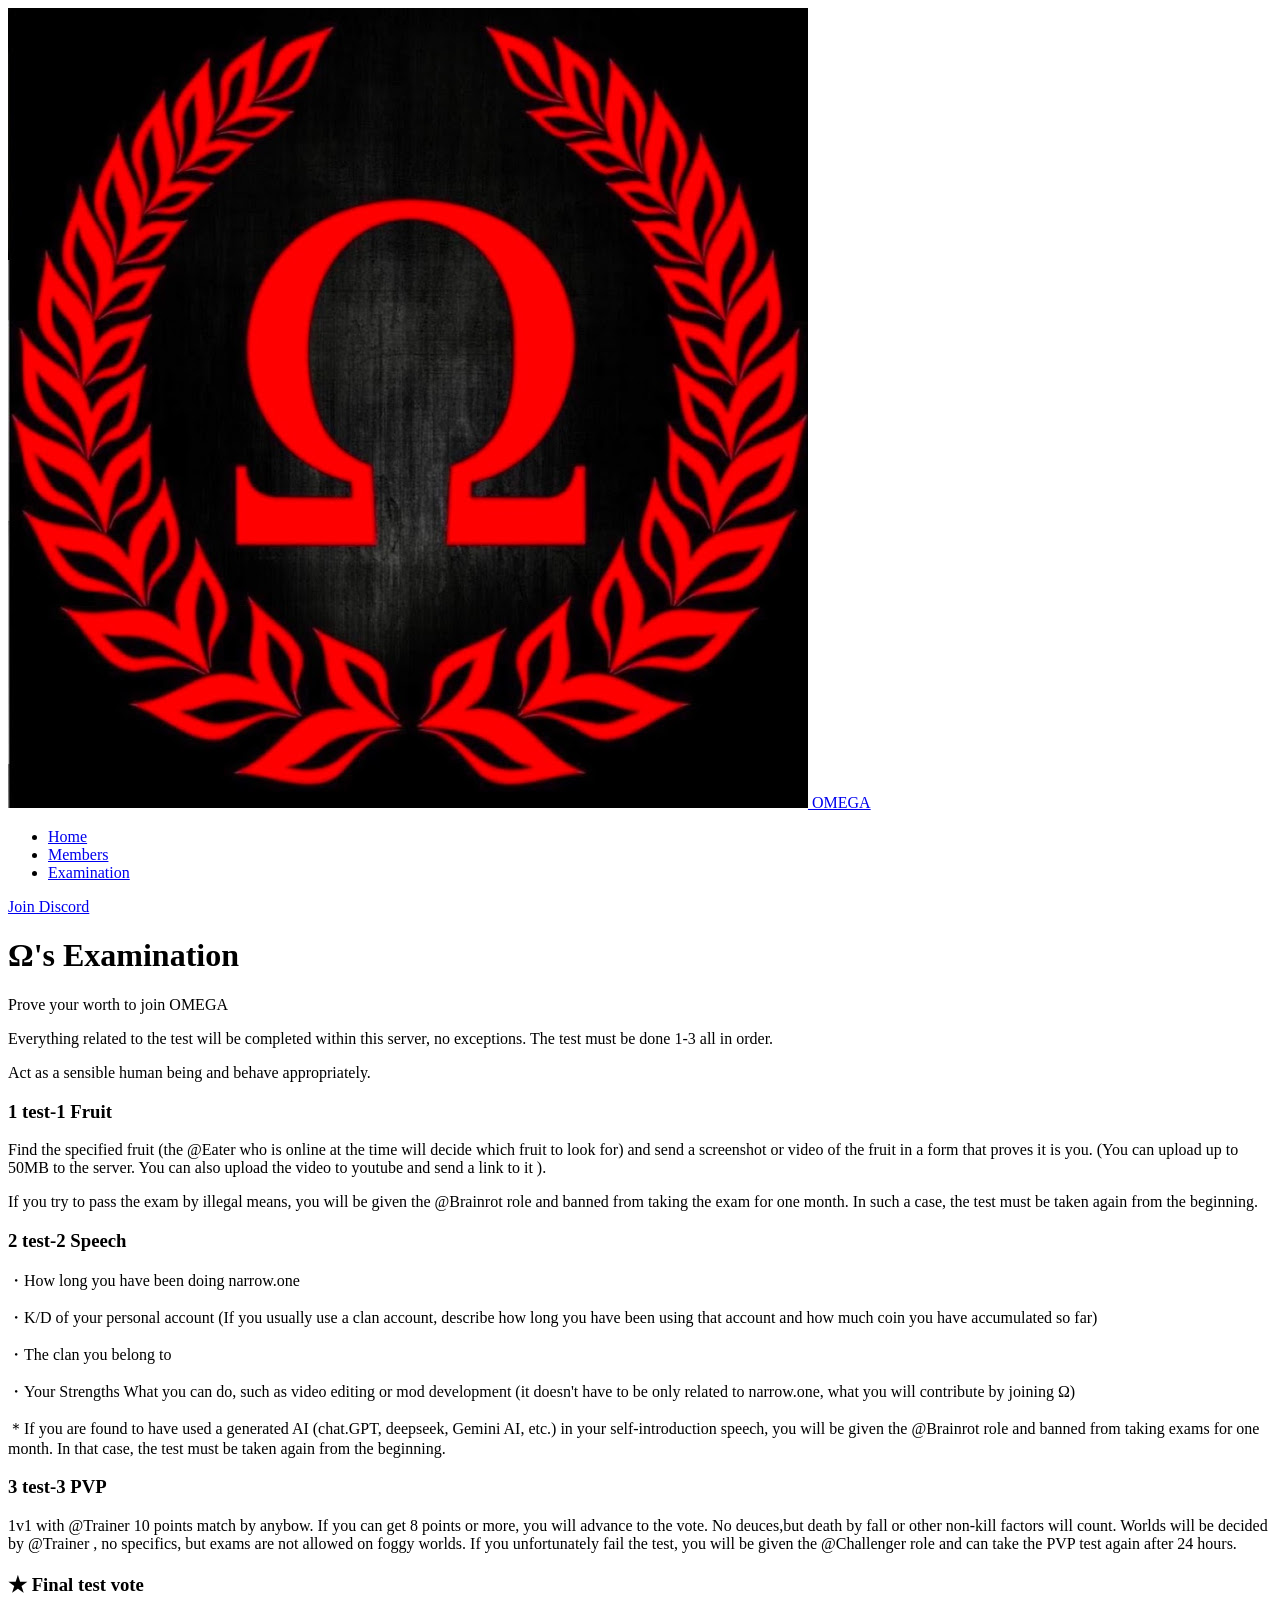
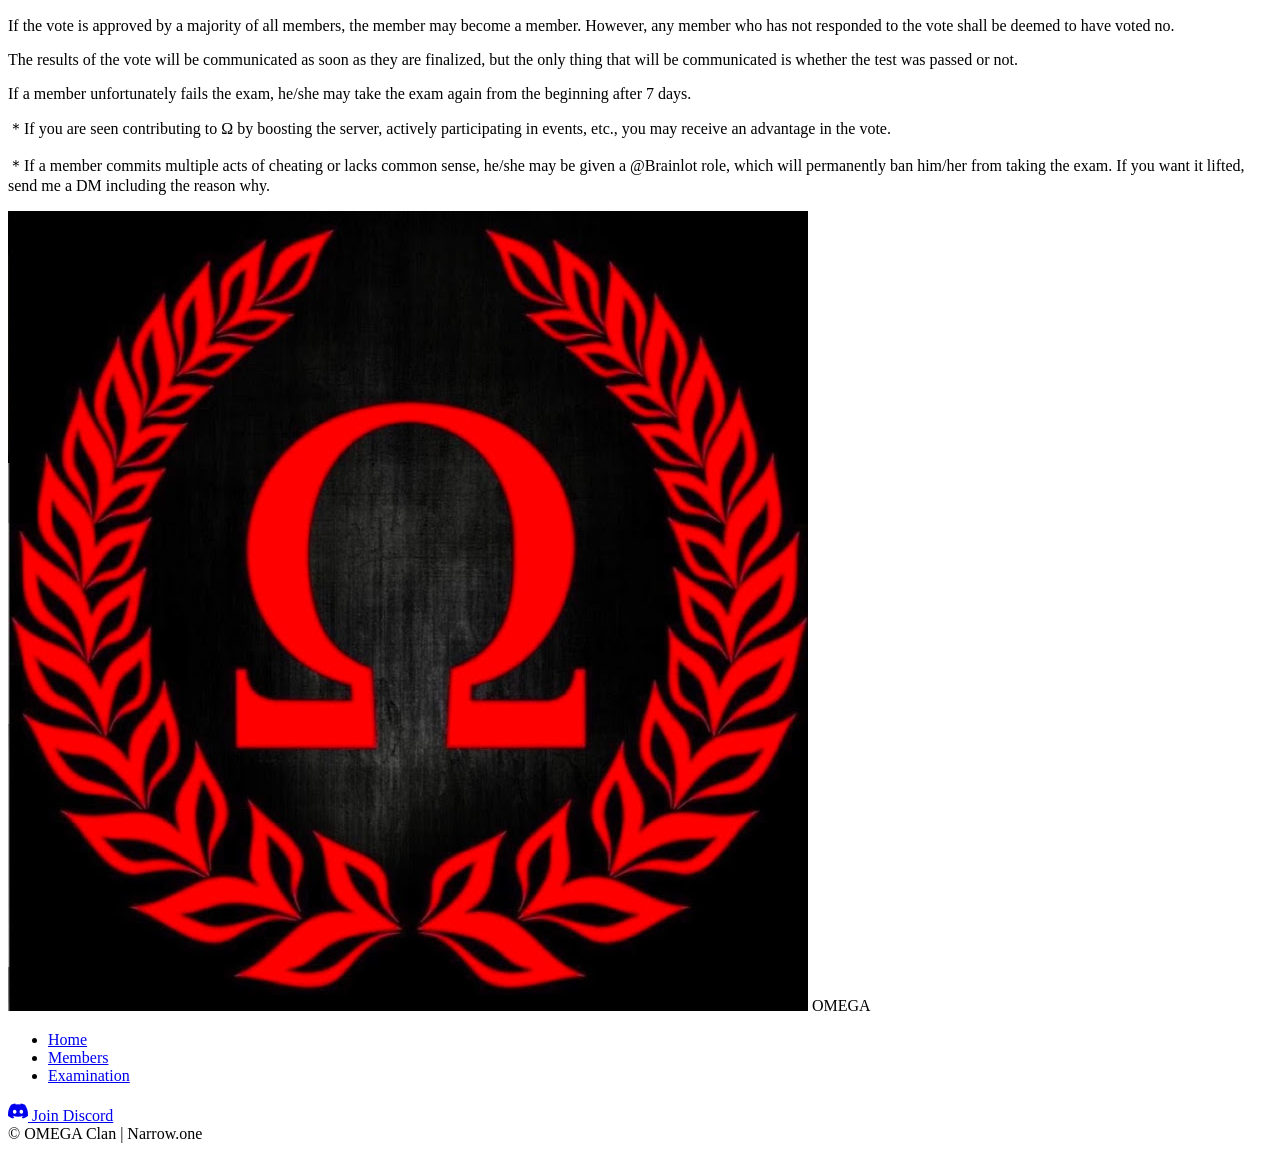
==== examination.html @ 5ed68020 "Add files via upload" ====
<!DOCTYPE html>
<html lang="ja">

<head>
    <meta charset="UTF-8">
    <meta name="viewport" content="width=device-width, initial-scale=1.0">
    <meta name="description" content="Ω (OMEGA) Clan Examination - Join our clan through our transparent test process">
    <title>Examination | OMEGA Clan</title>
    <link rel="stylesheet" href="css/style.css">
    <link rel="icon" href="images/omega-logo.png" type="image/png">
</head>

<body>
    <!-- Navigation -->
    <nav class="navbar">
        <div class="container">
            <a href="index.html" class="nav-logo">
                <img src="images/omega-logo.png" alt="Ω Logo">
                <span>OMEGA</span>
            </a>
            <ul class="nav-links">
                <li><a href="index.html">Home</a></li>
                <li><a href="members.html">Members</a></li>
                <li><a href="examination.html" class="active">Examination</a></li>
            </ul>
            <a href="https://discord.gg/9VqrgYe4v8" class="nav-discord-btn" target="_blank" rel="noopener">
                Join Discord
            </a>
            <div class="nav-toggle" onclick="toggleMenu()">
                <span></span>
                <span></span>
                <span></span>
            </div>
        </div>
    </nav>

    <!-- Page Header -->
    <header class="page-header">
        <div class="container">
            <h1 class="fade-in">Ω's Examination</h1>
            <p class="fade-in">Prove your worth to join OMEGA</p>
        </div>
    </header>

    <!-- Examination Section -->
    <section class="examination">
        <div class="container">
            <!-- Introduction -->
            <div class="exam-intro fade-in">
                <p>Everything related to the test will be completed within this server, no exceptions. The test must be
                    done 1-3 all in order.</p>
                <p>Act as a sensible human being and behave appropriately.</p>
            </div>

            <!-- Test Cards -->
            <div class="exam-tests">
                <!-- Test 1: Fruit -->
                <div class="exam-card fade-in">
                    <div class="exam-card-header">
                        <h3>
                            <span class="exam-number">1</span>
                            test-1 Fruit
                        </h3>
                    </div>
                    <div class="exam-card-body">
                        <p>Find the specified fruit (the @Eater who is online at the time will decide which fruit to
                            look for) and send a screenshot or video of the fruit in a form that proves it is you. (You
                            can upload up to 50MB to the server. You can also upload the video to youtube and send a
                            link to it ).</p>
                        <div class="exam-warning">
                            <p>If you try to pass the exam by illegal means, you will be given the @Brainrot role and
                                banned from taking the exam for one month. In such a case, the test must be taken again
                                from the beginning.</p>
                        </div>
                    </div>
                </div>

                <!-- Test 2: Speech -->
                <div class="exam-card fade-in">
                    <div class="exam-card-header">
                        <h3>
                            <span class="exam-number">2</span>
                            test-2 Speech
                        </h3>
                    </div>
                    <div class="exam-card-body">
                        <p>・How long you have been doing narrow.one</p>
                        <p>・K/D of your personal account (If you usually use a clan account, describe how long you have
                            been using that account and how much coin you have accumulated so far)</p>
                        <p>・The clan you belong to</p>
                        <p>・Your Strengths What you can do, such as video editing or mod development (it doesn't have to
                            be only related to narrow.one, what you will contribute by joining Ω)</p>
                        <div class="exam-warning">
                            <p>＊If you are found to have used a generated AI (chat.GPT, deepseek, Gemini AI, etc.) in
                                your self-introduction speech, you will be given the @Brainrot role and banned from
                                taking exams for one month. In that case, the test must be taken again from the
                                beginning.</p>
                        </div>
                    </div>
                </div>

                <!-- Test 3: PVP -->
                <div class="exam-card fade-in">
                    <div class="exam-card-header">
                        <h3>
                            <span class="exam-number">3</span>
                            test-3 PVP
                        </h3>
                    </div>
                    <div class="exam-card-body">
                        <p>1v1 with @Trainer 10 points match by anybow. If you can get 8 points or more, you will
                            advance to the vote. No deuces,but death by fall or other non-kill factors will count.
                            Worlds will be decided by @Trainer , no specifics, but exams are not allowed on foggy
                            worlds. If you unfortunately fail the test, you will be given the @Challenger role and can
                            take the PVP test again after 24 hours.</p>
                    </div>
                </div>

                <!-- Final Test: Vote -->
                <div class="exam-card fade-in">
                    <div class="exam-card-header">
                        <h3>
                            <span class="exam-number">★</span>
                            Final test vote
                        </h3>
                    </div>
                    <div class="exam-card-body">
                        <p>If the vote is approved by a majority of all members, the member may become a member.
                            However, any member who has not responded to the vote shall be deemed to have voted no.</p>
                        <p>The results of the vote will be communicated as soon as they are finalized, but the only
                            thing that will be communicated is whether the test was passed or not.</p>
                        <p>If a member unfortunately fails the exam, he/she may take the exam again from the beginning
                            after 7 days.</p>
                        <div class="exam-note">
                            <p>＊If you are seen contributing to Ω by boosting the server, actively participating in
                                events, etc., you may receive an advantage in the vote.</p>
                        </div>
                        <div class="exam-warning">
                            <p>＊If a member commits multiple acts of cheating or lacks common sense, he/she may be given
                                a @Brainlot role, which will permanently ban him/her from taking the exam. If you want
                                it lifted, send me a DM including the reason why.</p>
                        </div>
                    </div>
                </div>
            </div>
        </div>
    </section>

    <!-- Footer -->
    <footer class="footer">
        <div class="container">
            <div class="footer-content">
                <div class="footer-logo">
                    <img src="images/omega-logo.png" alt="Ω Logo">
                    <span>OMEGA</span>
                </div>
                <ul class="footer-links">
                    <li><a href="index.html">Home</a></li>
                    <li><a href="members.html">Members</a></li>
                    <li><a href="examination.html">Examination</a></li>
                </ul>
                <div class="footer-discord">
                    <a href="https://discord.gg/9VqrgYe4v8" target="_blank" rel="noopener">
                        <svg viewBox="0 0 24 24" fill="currentColor" width="20" height="20">
                            <path
                                d="M20.317 4.37a19.791 19.791 0 0 0-4.885-1.515.074.074 0 0 0-.079.037c-.21.375-.444.864-.608 1.25a18.27 18.27 0 0 0-5.487 0 12.64 12.64 0 0 0-.617-1.25.077.077 0 0 0-.079-.037A19.736 19.736 0 0 0 3.677 4.37a.07.07 0 0 0-.032.027C.533 9.046-.32 13.58.099 18.057a.082.082 0 0 0 .031.057 19.9 19.9 0 0 0 5.993 3.03.078.078 0 0 0 .084-.028 14.09 14.09 0 0 0 1.226-1.994.076.076 0 0 0-.041-.106 13.107 13.107 0 0 1-1.872-.892.077.077 0 0 1-.008-.128 10.2 10.2 0 0 0 .372-.292.074.074 0 0 1 .077-.01c3.928 1.793 8.18 1.793 12.062 0a.074.074 0 0 1 .078.01c.12.098.246.198.373.292a.077.077 0 0 1-.006.127 12.299 12.299 0 0 1-1.873.892.077.077 0 0 0-.041.107c.36.698.772 1.362 1.225 1.993a.076.076 0 0 0 .084.028 19.839 19.839 0 0 0 6.002-3.03.077.077 0 0 0 .032-.054c.5-5.177-.838-9.674-3.549-13.66a.061.061 0 0 0-.031-.03zM8.02 15.33c-1.183 0-2.157-1.085-2.157-2.419 0-1.333.956-2.419 2.157-2.419 1.21 0 2.176 1.096 2.157 2.42 0 1.333-.956 2.418-2.157 2.418zm7.975 0c-1.183 0-2.157-1.085-2.157-2.419 0-1.333.955-2.419 2.157-2.419 1.21 0 2.176 1.096 2.157 2.42 0 1.333-.946 2.418-2.157 2.418z" />
                        </svg>
                        Join Discord
                    </a>
                </div>
            </div>
            <div class="footer-copyright">
                © OMEGA Clan | Narrow.one
            </div>
        </div>
    </footer>

    <script src="js/main.js"></script>
</body>

</html>
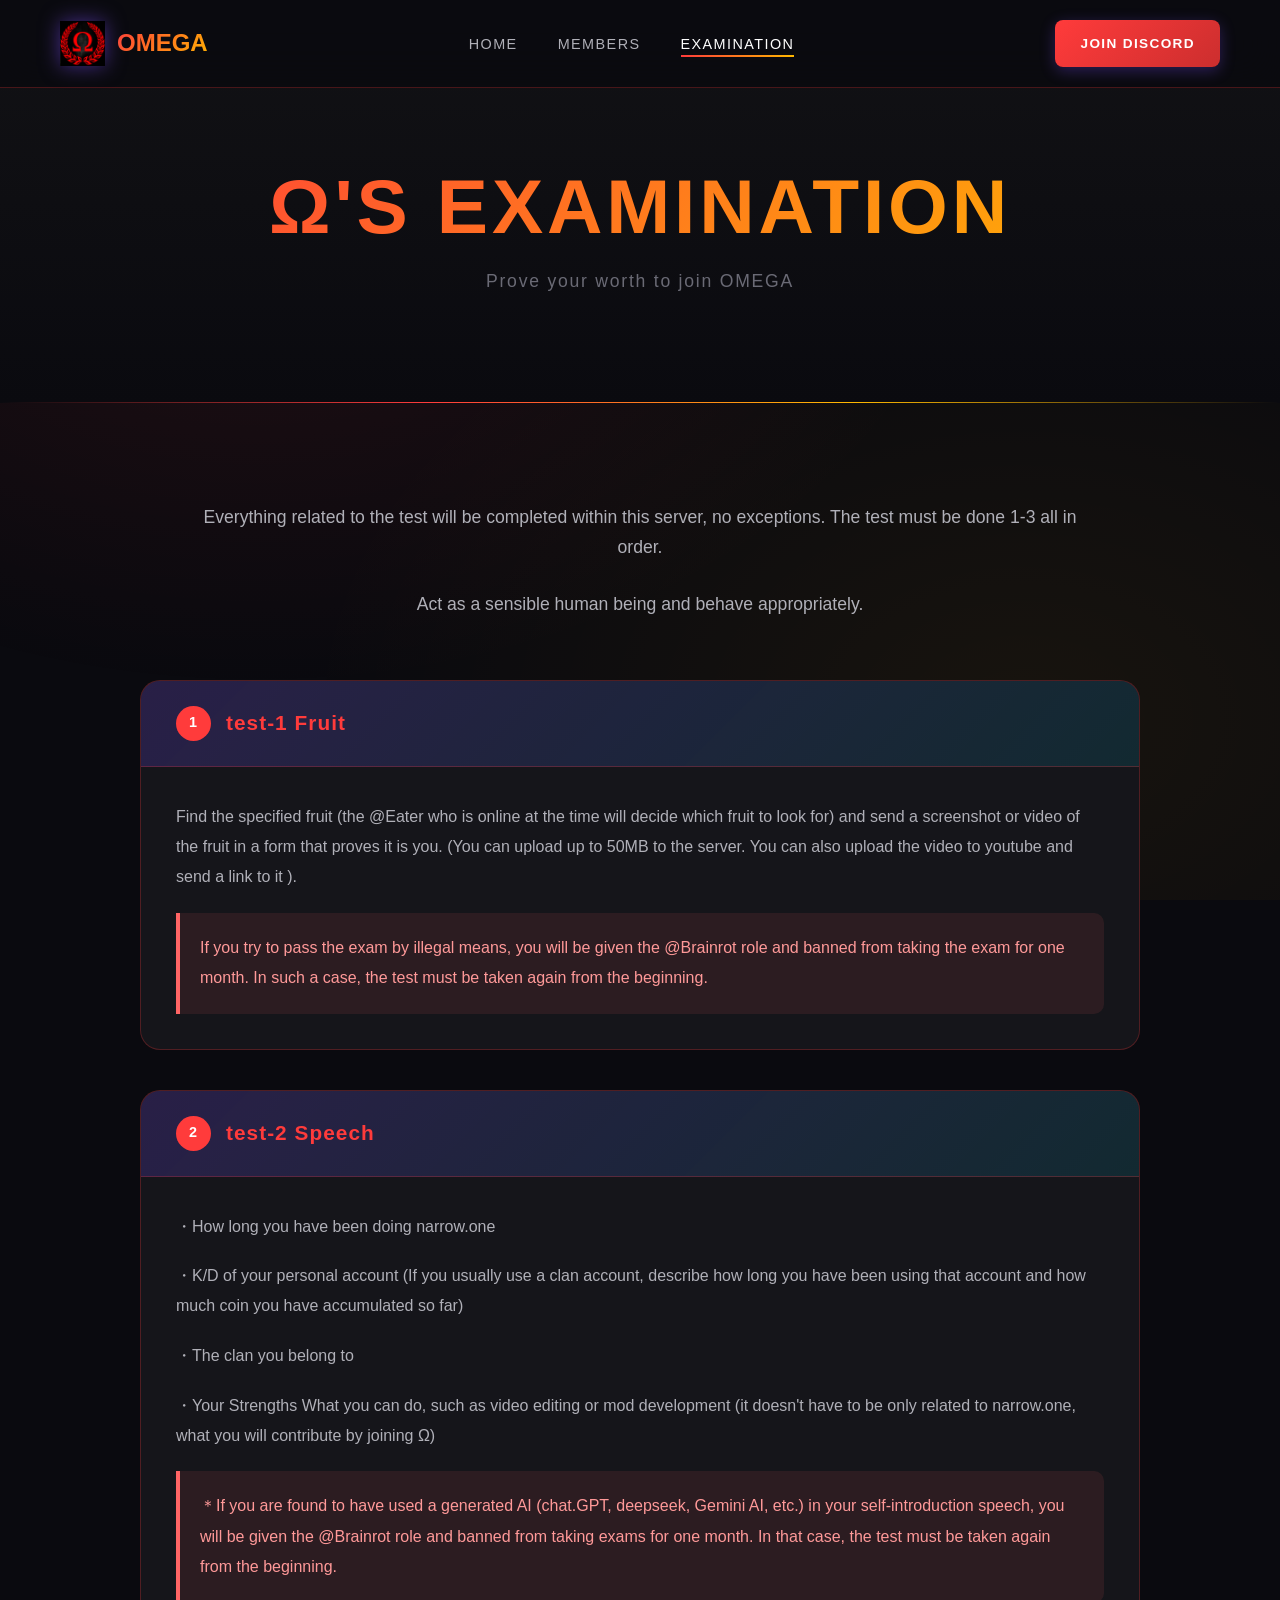
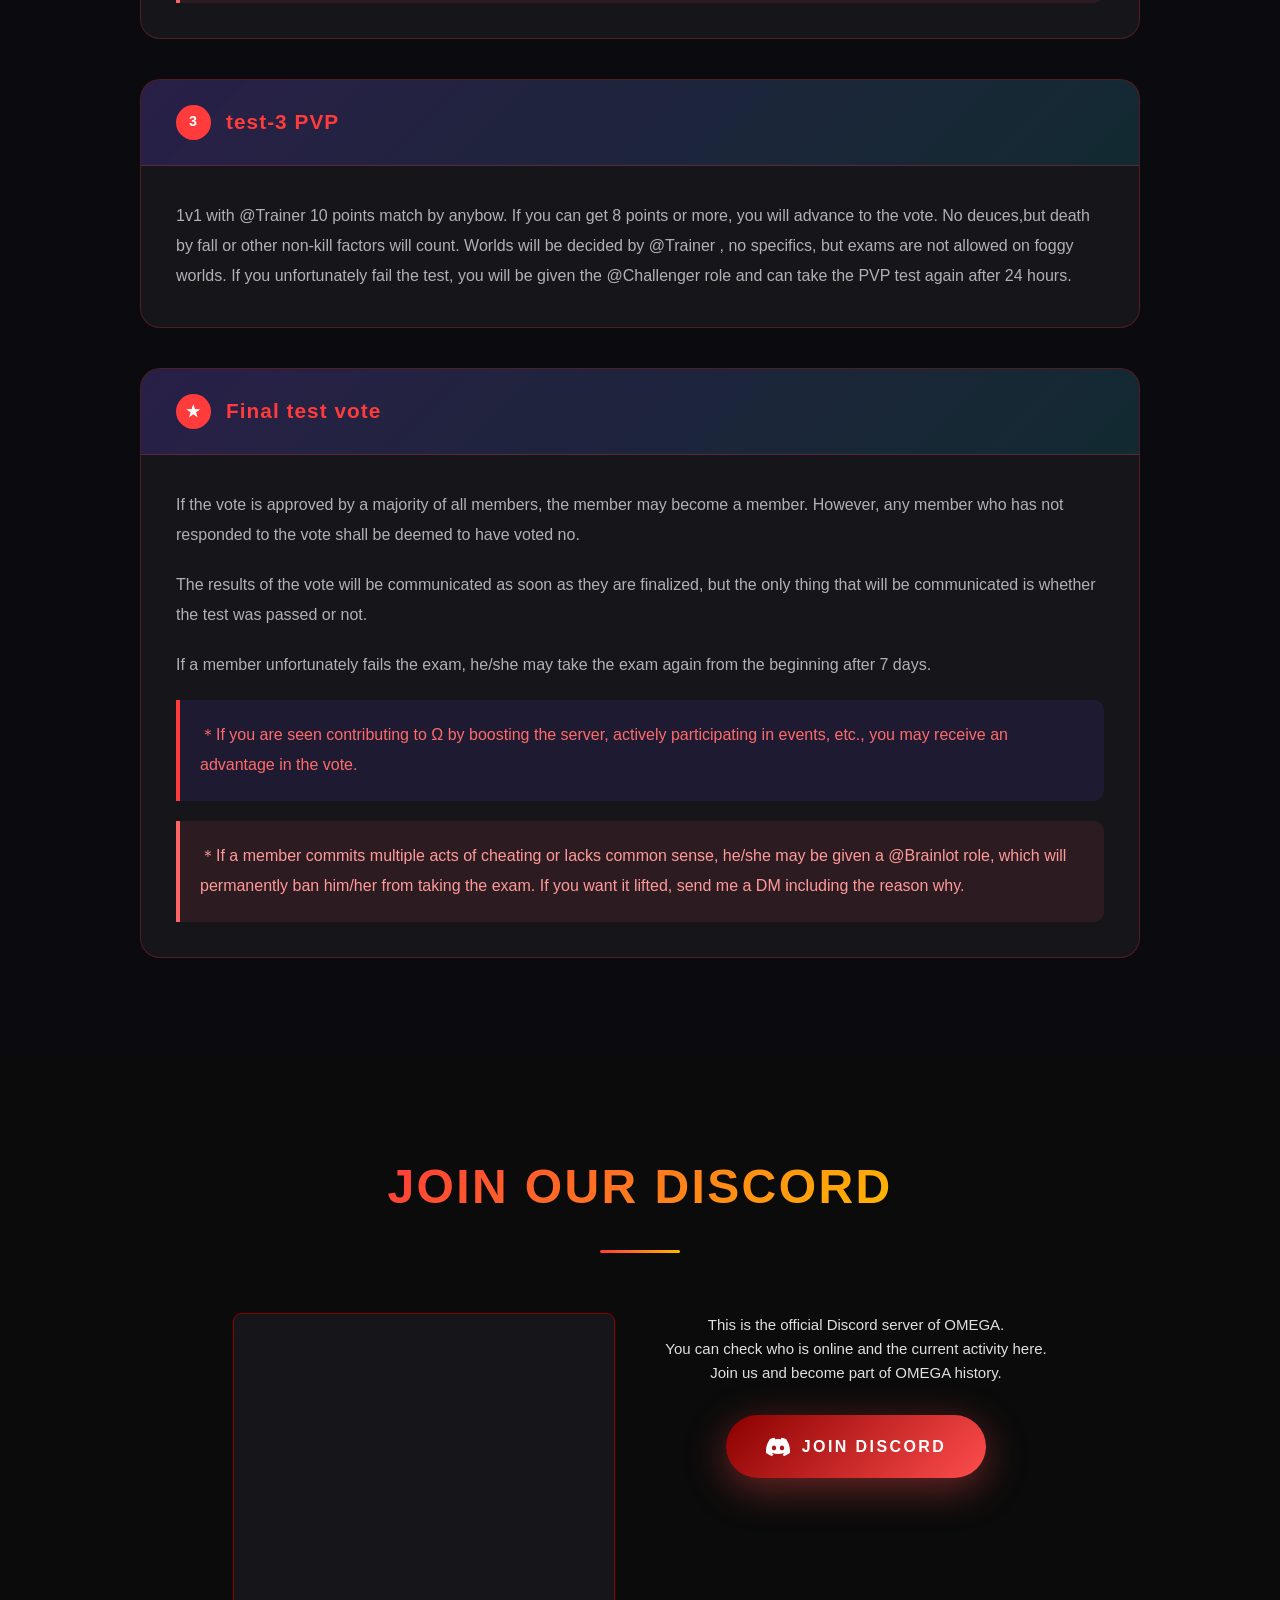
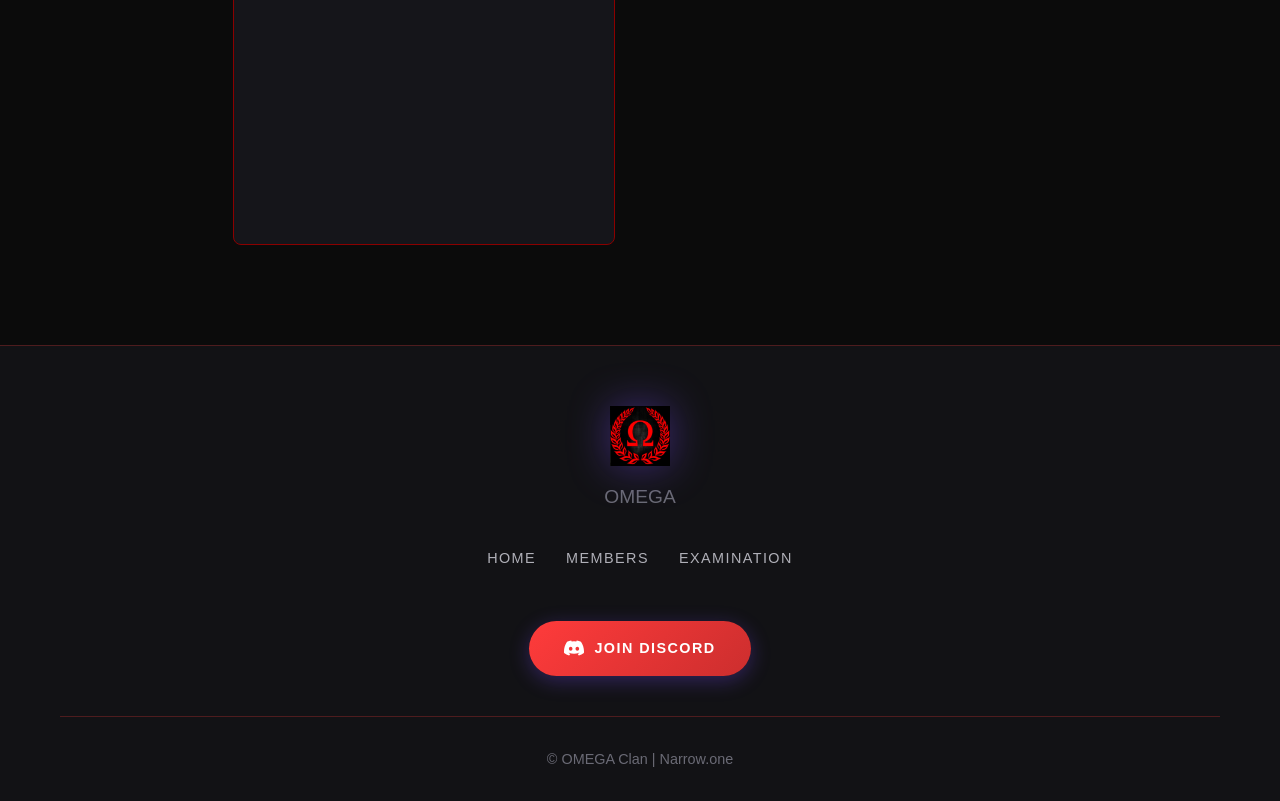
==== commit 25ef8905: "Update examination.html" ====
--- a/examination.html
+++ b/examination.html
@@ -146,6 +146,36 @@
         </div>
     </section>
 
+    <!-- Discord Section -->
+    <section class="discord" id="discord">
+        <div class="container">
+            <div class="section-title fade-in">
+                <h2>JOIN OUR DISCORD</h2>
+            </div>
+            <div class="discord-content fade-in">
+                <div class="discord-widget-container">
+                    <iframe src="https://discord.com/widget?id=1284509055150456872&theme=dark" width="350" height="500"
+                        allowtransparency="true" frameborder="0"
+                        sandbox="allow-popups allow-popups-to-escape-sandbox allow-same-origin allow-scripts"></iframe>
+                </div>
+                <div class="discord-info">
+                    <p class="discord-description">
+                        This is the official Discord server of OMEGA.<br>
+                        You can check who is online and the current activity here.<br>
+                        Join us and become part of OMEGA history.
+                    </p>
+                    <a href="https://discord.gg/9VqrgYe4v8" class="discord-join-btn" target="_blank" rel="noopener">
+                        <svg viewBox="0 0 24 24" fill="currentColor">
+                            <path
+                                d="M20.317 4.37a19.791 19.791 0 0 0-4.885-1.515.074.074 0 0 0-.079.037c-.21.375-.444.864-.608 1.25a18.27 18.27 0 0 0-5.487 0 12.64 12.64 0 0 0-.617-1.25.077.077 0 0 0-.079-.037A19.736 19.736 0 0 0 3.677 4.37a.07.07 0 0 0-.032.027C.533 9.046-.32 13.58.099 18.057a.082.082 0 0 0 .031.057 19.9 19.9 0 0 0 5.993 3.03.078.078 0 0 0 .084-.028 14.09 14.09 0 0 0 1.226-1.994.076.076 0 0 0-.041-.106 13.107 13.107 0 0 1-1.872-.892.077.077 0 0 1-.008-.128 10.2 10.2 0 0 0 .372-.292.074.074 0 0 1 .077-.01c3.928 1.793 8.18 1.793 12.062 0a.074.074 0 0 1 .078.01c.12.098.246.198.373.292a.077.077 0 0 1-.006.127 12.299 12.299 0 0 1-1.873.892.077.077 0 0 0-.041.107c.36.698.772 1.362 1.225 1.993a.076.076 0 0 0 .084.028 19.839 19.839 0 0 0 6.002-3.03.077.077 0 0 0 .032-.054c.5-5.177-.838-9.674-3.549-13.66a.061.061 0 0 0-.031-.03zM8.02 15.33c-1.183 0-2.157-1.085-2.157-2.419 0-1.333.956-2.419 2.157-2.419 1.21 0 2.176 1.096 2.157 2.42 0 1.333-.956 2.418-2.157 2.418zm7.975 0c-1.183 0-2.157-1.085-2.157-2.419 0-1.333.955-2.419 2.157-2.419 1.21 0 2.176 1.096 2.157 2.42 0 1.333-.946 2.418-2.157 2.418z" />
+                        </svg>
+                        JOIN DISCORD
+                    </a>
+                </div>
+            </div>
+        </div>
+    </section>
+
     <!-- Footer -->
     <footer class="footer">
         <div class="container">
@@ -178,4 +208,4 @@
     <script src="js/main.js"></script>
 </body>
 
-</html>+</html>
--- a/css/style.css
+++ b/css/style.css
@@ -0,0 +1,1099 @@
+/* ===================================
+   Ω (OMEGA) Clan Official Website
+   CSS Stylesheet
+   =================================== */
+
+/* Google Fonts */
+@import url('https://fonts.googleapis.com/css2?family=Orbitron:wght@400;500;600;700;800;900&family=Noto+Sans+JP:wght@300;400;500;700&family=Montserrat:wght@400;500;600;700&display=swap');
+
+/* CSS Variables */
+:root {
+    /* Colors */
+    --bg-primary: #0a0a0f;
+    --bg-secondary: #121215;
+    --bg-tertiary: #1a1a1e;
+    --bg-card: #15151a;
+
+    --accent-purple: #FF3B3B;
+    --accent-purple-light: #FF6B6B;
+    --accent-purple-dark: #CC2E2E;
+    --accent-cyan: #FFB800;
+    --accent-cyan-light: #FFD54F;
+    --accent-cyan-dark: #E5A500;
+
+    --text-primary: #ffffff;
+    --text-secondary: #b0b0b8;
+    --text-muted: #6a6a75;
+
+    --border-color: rgba(255, 59, 59, 0.25);
+    --glow-purple: 0 0 30px rgba(255, 59, 59, 0.5);
+    --glow-cyan: 0 0 30px rgba(255, 184, 0, 0.5);
+
+    /* Typography */
+    --font-display: 'Orbitron', sans-serif;
+    --font-body: 'Noto Sans JP', 'Montserrat', sans-serif;
+
+    /* Spacing */
+    --section-padding: 100px 0;
+    --container-width: 1200px;
+
+    /* Transitions */
+    --transition-fast: 0.2s ease;
+    --transition-medium: 0.3s ease;
+    --transition-slow: 0.5s ease;
+}
+
+/* Reset & Base */
+*,
+*::before,
+*::after {
+    margin: 0;
+    padding: 0;
+    box-sizing: border-box;
+}
+
+html {
+    scroll-behavior: smooth;
+}
+
+body {
+    font-family: var(--font-body);
+    background-color: var(--bg-primary);
+    color: var(--text-primary);
+    line-height: 1.7;
+    overflow-x: hidden;
+    min-height: 100vh;
+}
+
+/* Background Effects */
+body::before {
+    content: '';
+    position: fixed;
+    top: 0;
+    left: 0;
+    width: 100%;
+    height: 100%;
+    background:
+        radial-gradient(ellipse at 20% 20%, rgba(255, 59, 59, 0.1) 0%, transparent 50%),
+        radial-gradient(ellipse at 80% 80%, rgba(255, 184, 0, 0.06) 0%, transparent 50%);
+    pointer-events: none;
+    z-index: -1;
+}
+
+/* Container */
+.container {
+    max-width: var(--container-width);
+    margin: 0 auto;
+    padding: 0 20px;
+}
+
+/* Typography */
+h1,
+h2,
+h3,
+h4,
+h5,
+h6 {
+    font-family: var(--font-display);
+    font-weight: 700;
+    letter-spacing: 0.05em;
+    line-height: 1.2;
+}
+
+h1 {
+    font-size: clamp(2.5rem, 6vw, 5rem);
+    text-transform: uppercase;
+}
+
+h2 {
+    font-size: clamp(2rem, 4vw, 3rem);
+    margin-bottom: 40px;
+}
+
+h3 {
+    font-size: clamp(1.3rem, 2.5vw, 1.8rem);
+    margin-bottom: 20px;
+}
+
+p {
+    color: var(--text-secondary);
+    font-size: 1rem;
+    margin-bottom: 1.5em;
+}
+
+a {
+    color: var(--accent-cyan);
+    text-decoration: none;
+    transition: var(--transition-fast);
+}
+
+a:hover {
+    color: var(--accent-cyan-light);
+    text-shadow: var(--glow-cyan);
+}
+
+/* Section Title */
+.section-title {
+    text-align: center;
+    margin-bottom: 60px;
+    position: relative;
+}
+
+.section-title h2 {
+    display: inline-block;
+    background: linear-gradient(135deg, var(--accent-purple), var(--accent-cyan));
+    -webkit-background-clip: text;
+    -webkit-text-fill-color: transparent;
+    background-clip: text;
+    margin-bottom: 15px;
+}
+
+.section-title::after {
+    content: '';
+    display: block;
+    width: 80px;
+    height: 3px;
+    background: linear-gradient(90deg, var(--accent-purple), var(--accent-cyan));
+    margin: 20px auto 0;
+    border-radius: 2px;
+}
+
+/* ===================================
+   Navigation
+   =================================== */
+.navbar {
+    position: fixed;
+    top: 0;
+    left: 0;
+    width: 100%;
+    z-index: 1000;
+    padding: 20px 0;
+    background: rgba(10, 10, 15, 0.9);
+    backdrop-filter: blur(20px);
+    border-bottom: 1px solid var(--border-color);
+    transition: var(--transition-medium);
+}
+
+.navbar.scrolled {
+    padding: 15px 0;
+    background: rgba(10, 10, 15, 0.98);
+}
+
+.navbar .container {
+    display: flex;
+    justify-content: space-between;
+    align-items: center;
+}
+
+.nav-logo {
+    display: flex;
+    align-items: center;
+    gap: 12px;
+}
+
+.nav-logo img {
+    height: 45px;
+    width: auto;
+    filter: drop-shadow(0 0 10px rgba(123, 76, 255, 0.5));
+}
+
+.nav-logo span {
+    font-family: var(--font-display);
+    font-size: 1.5rem;
+    font-weight: 700;
+    background: linear-gradient(135deg, var(--accent-purple), var(--accent-cyan));
+    -webkit-background-clip: text;
+    -webkit-text-fill-color: transparent;
+    background-clip: text;
+}
+
+.nav-links {
+    display: flex;
+    gap: 40px;
+    list-style: none;
+}
+
+.nav-links a {
+    font-family: var(--font-display);
+    font-size: 0.9rem;
+    font-weight: 500;
+    color: var(--text-secondary);
+    letter-spacing: 0.1em;
+    text-transform: uppercase;
+    position: relative;
+    padding: 5px 0;
+}
+
+.nav-links a::after {
+    content: '';
+    position: absolute;
+    bottom: 0;
+    left: 0;
+    width: 0;
+    height: 2px;
+    background: linear-gradient(90deg, var(--accent-purple), var(--accent-cyan));
+    transition: var(--transition-medium);
+}
+
+.nav-links a:hover,
+.nav-links a.active {
+    color: var(--text-primary);
+}
+
+.nav-links a:hover::after,
+.nav-links a.active::after {
+    width: 100%;
+}
+
+.nav-discord-btn {
+    background: linear-gradient(135deg, var(--accent-purple), var(--accent-purple-dark));
+    padding: 12px 25px;
+    border-radius: 8px;
+    font-family: var(--font-display);
+    font-size: 0.85rem;
+    font-weight: 600;
+    color: var(--text-primary) !important;
+    text-transform: uppercase;
+    letter-spacing: 0.1em;
+    transition: var(--transition-medium);
+    box-shadow: 0 4px 15px rgba(123, 76, 255, 0.3);
+}
+
+.nav-discord-btn:hover {
+    transform: translateY(-2px);
+    box-shadow: var(--glow-purple);
+}
+
+/* Mobile Menu */
+.nav-toggle {
+    display: none;
+    flex-direction: column;
+    gap: 5px;
+    cursor: pointer;
+    padding: 5px;
+}
+
+.nav-toggle span {
+    width: 25px;
+    height: 2px;
+    background: var(--text-primary);
+    transition: var(--transition-fast);
+}
+
+/* ===================================
+   Hero Section
+   =================================== */
+.hero {
+    min-height: 100vh;
+    display: flex;
+    align-items: center;
+    justify-content: center;
+    text-align: center;
+    position: relative;
+    overflow: hidden;
+    padding: 120px 20px;
+    background: url('../images/hero-bg.png') center center / cover no-repeat;
+}
+
+.hero::after {
+    content: '';
+    position: absolute;
+    top: 0;
+    left: 0;
+    width: 100%;
+    height: 100%;
+    background: linear-gradient(180deg, rgba(10, 10, 15, 0.4) 0%, rgba(10, 10, 15, 0.95) 100%);
+    z-index: 0;
+}
+
+.hero::before {
+    content: '';
+    position: absolute;
+    top: 50%;
+    left: 50%;
+    transform: translate(-50%, -50%);
+    width: 800px;
+    height: 800px;
+    background: radial-gradient(circle, rgba(255, 59, 59, 0.2) 0%, transparent 70%);
+    animation: pulse 4s ease-in-out infinite;
+    z-index: 1;
+}
+
+@keyframes pulse {
+
+    0%,
+    100% {
+        transform: translate(-50%, -50%) scale(1);
+        opacity: 0.5;
+    }
+
+    50% {
+        transform: translate(-50%, -50%) scale(1.1);
+        opacity: 0.8;
+    }
+}
+
+.hero-content {
+    position: relative;
+    z-index: 2;
+}
+
+.hero-logo {
+    width: 180px;
+    height: auto;
+    margin-bottom: 30px;
+    filter: drop-shadow(0 0 40px rgba(123, 76, 255, 0.6));
+    animation: float 3s ease-in-out infinite;
+}
+
+@keyframes float {
+
+    0%,
+    100% {
+        transform: translateY(0);
+    }
+
+    50% {
+        transform: translateY(-15px);
+    }
+}
+
+.hero h1 {
+    margin-bottom: 10px;
+    text-shadow: 0 0 50px rgba(123, 76, 255, 0.5);
+}
+
+.hero-title-main {
+    display: block;
+    background: linear-gradient(135deg, var(--accent-purple), var(--accent-cyan));
+    -webkit-background-clip: text;
+    -webkit-text-fill-color: transparent;
+    background-clip: text;
+}
+
+.hero-title-sub {
+    display: block;
+    font-size: 0.35em;
+    color: var(--text-secondary);
+    letter-spacing: 0.3em;
+    margin-top: 10px;
+    -webkit-text-fill-color: var(--text-secondary);
+}
+
+.hero-tagline {
+    font-family: var(--font-display);
+    font-size: clamp(1rem, 2vw, 1.4rem);
+    color: var(--accent-cyan);
+    letter-spacing: 0.15em;
+    margin: 30px 0 40px;
+    text-shadow: var(--glow-cyan);
+}
+
+.hero-btn {
+    display: inline-flex;
+    align-items: center;
+    gap: 12px;
+    background: linear-gradient(135deg, var(--accent-purple), var(--accent-purple-dark));
+    padding: 18px 40px;
+    border-radius: 50px;
+    font-family: var(--font-display);
+    font-size: 1rem;
+    font-weight: 600;
+    color: var(--text-primary);
+    text-transform: uppercase;
+    letter-spacing: 0.15em;
+    transition: var(--transition-medium);
+    box-shadow: 0 10px 40px rgba(123, 76, 255, 0.4);
+}
+
+.hero-btn:hover {
+    transform: translateY(-3px);
+    box-shadow: 0 15px 50px rgba(123, 76, 255, 0.6);
+    color: var(--text-primary);
+}
+
+.hero-btn svg {
+    width: 24px;
+    height: 24px;
+}
+
+/* Scroll Indicator */
+.scroll-indicator {
+    position: absolute;
+    bottom: 40px;
+    left: 50%;
+    transform: translateX(-50%);
+    animation: bounce 2s ease-in-out infinite;
+}
+
+@keyframes bounce {
+
+    0%,
+    100% {
+        transform: translateX(-50%) translateY(0);
+    }
+
+    50% {
+        transform: translateX(-50%) translateY(10px);
+    }
+}
+
+.scroll-indicator svg {
+    width: 30px;
+    height: 30px;
+    color: var(--text-muted);
+}
+
+/* ===================================
+   History Section
+   =================================== */
+.history {
+    padding: var(--section-padding);
+    background: var(--bg-secondary);
+    position: relative;
+}
+
+.history-content {
+    max-width: 900px;
+    margin: 0 auto;
+    background: var(--bg-card);
+    padding: 50px;
+    border-radius: 20px;
+    border: 1px solid var(--border-color);
+    position: relative;
+    overflow: hidden;
+}
+
+.history-content::before {
+    content: '';
+    position: absolute;
+    top: 0;
+    left: 0;
+    width: 100%;
+    height: 4px;
+    background: linear-gradient(90deg, var(--accent-purple), var(--accent-cyan));
+}
+
+.history-content p {
+    font-size: 1.1rem;
+    line-height: 2;
+    color: var(--text-secondary);
+    text-align: justify;
+}
+
+/* ===================================
+   YouTube Section
+   =================================== */
+.youtube {
+    padding: var(--section-padding);
+}
+
+.youtube-channel {
+    text-align: center;
+    margin-bottom: 50px;
+}
+
+.youtube-channel a {
+    display: inline-flex;
+    align-items: center;
+    gap: 10px;
+    font-family: var(--font-display);
+    font-size: 1.1rem;
+    color: var(--accent-cyan);
+    padding: 15px 30px;
+    border: 2px solid var(--accent-cyan);
+    border-radius: 50px;
+    transition: var(--transition-medium);
+}
+
+.youtube-channel a:hover {
+    background: var(--accent-cyan);
+    color: var(--bg-primary);
+    box-shadow: var(--glow-cyan);
+}
+
+.youtube-channel svg {
+    width: 24px;
+    height: 24px;
+}
+
+.youtube-grid {
+    display: grid;
+    grid-template-columns: repeat(auto-fit, minmax(350px, 1fr));
+    gap: 30px;
+    max-width: 1200px;
+    margin: 0 auto;
+}
+
+.youtube-video {
+    position: relative;
+    padding-bottom: 56.25%;
+    height: 0;
+    overflow: hidden;
+    border-radius: 15px;
+    box-shadow: 0 10px 40px rgba(0, 0, 0, 0.5);
+    transition: var(--transition-medium);
+}
+
+.youtube-video:hover {
+    transform: translateY(-5px);
+    box-shadow: 0 15px 50px rgba(123, 76, 255, 0.3);
+}
+
+.youtube-video iframe {
+    position: absolute;
+    top: 0;
+    left: 0;
+    width: 100%;
+    height: 100%;
+    border: none;
+}
+
+/* ===================================
+   Members Section
+   =================================== */
+.members {
+    padding: var(--section-padding);
+}
+
+.members-group {
+    margin-bottom: 60px;
+}
+
+.members-group:last-child {
+    margin-bottom: 0;
+}
+
+.members-group h3 {
+    font-family: var(--font-display);
+    text-align: center;
+    margin-bottom: 30px;
+    position: relative;
+    display: inline-block;
+    width: 100%;
+}
+
+.members-group h3 span {
+    background: var(--bg-primary);
+    padding: 0 20px;
+    position: relative;
+    z-index: 1;
+}
+
+.members-group.leader h3 span {
+    color: var(--accent-purple);
+    text-shadow: var(--glow-purple);
+}
+
+.members-group.sub-leader h3 span {
+    color: var(--accent-cyan);
+    text-shadow: var(--glow-cyan);
+}
+
+.members-grid {
+    display: flex;
+    flex-wrap: wrap;
+    justify-content: center;
+    gap: 20px;
+}
+
+.member-card {
+    background: var(--bg-card);
+    padding: 25px 40px;
+    border-radius: 15px;
+    border: 1px solid var(--border-color);
+    text-align: center;
+    transition: var(--transition-medium);
+    min-width: 180px;
+}
+
+.member-card:hover {
+    transform: translateY(-5px);
+    border-color: var(--accent-purple);
+    box-shadow: var(--glow-purple);
+}
+
+.member-card.leader {
+    background: linear-gradient(135deg, rgba(123, 76, 255, 0.2), rgba(123, 76, 255, 0.05));
+    border-color: var(--accent-purple);
+    min-width: 250px;
+}
+
+.member-card.sub-leader {
+    background: linear-gradient(135deg, rgba(0, 229, 255, 0.1), rgba(0, 229, 255, 0.02));
+    border-color: rgba(0, 229, 255, 0.3);
+}
+
+.member-name {
+    font-family: var(--font-display);
+    font-size: 1.2rem;
+    font-weight: 600;
+    color: var(--text-primary);
+}
+
+.member-card.leader .member-name {
+    font-size: 1.5rem;
+    background: linear-gradient(135deg, var(--accent-purple), var(--accent-cyan));
+    -webkit-background-clip: text;
+    -webkit-text-fill-color: transparent;
+    background-clip: text;
+}
+
+/* ===================================
+   Examination Section
+   =================================== */
+.examination {
+    padding: var(--section-padding);
+}
+
+.exam-intro {
+    max-width: 900px;
+    margin: 0 auto 60px;
+    text-align: center;
+}
+
+.exam-intro p {
+    font-size: 1.1rem;
+    color: var(--text-secondary);
+}
+
+.exam-tests {
+    max-width: 1000px;
+    margin: 0 auto;
+    display: flex;
+    flex-direction: column;
+    gap: 40px;
+}
+
+.exam-card {
+    background: var(--bg-card);
+    border-radius: 20px;
+    border: 1px solid var(--border-color);
+    overflow: hidden;
+    transition: var(--transition-medium);
+}
+
+.exam-card:hover {
+    border-color: var(--accent-purple);
+}
+
+.exam-card-header {
+    background: linear-gradient(135deg, rgba(123, 76, 255, 0.2), rgba(0, 229, 255, 0.1));
+    padding: 25px 35px;
+    border-bottom: 1px solid var(--border-color);
+}
+
+.exam-card-header h3 {
+    font-family: var(--font-display);
+    font-size: 1.3rem;
+    color: var(--accent-purple);
+    margin: 0;
+    display: flex;
+    align-items: center;
+    gap: 15px;
+}
+
+.exam-number {
+    display: inline-flex;
+    align-items: center;
+    justify-content: center;
+    width: 35px;
+    height: 35px;
+    background: var(--accent-purple);
+    color: var(--text-primary);
+    border-radius: 50%;
+    font-size: 0.9rem;
+    font-weight: 700;
+}
+
+.exam-card-body {
+    padding: 35px;
+}
+
+.exam-card-body p {
+    font-size: 1rem;
+    line-height: 1.9;
+    margin-bottom: 1.2em;
+}
+
+.exam-card-body p:last-child {
+    margin-bottom: 0;
+}
+
+.exam-warning {
+    background: rgba(255, 100, 100, 0.1);
+    border-left: 4px solid #ff6464;
+    padding: 20px;
+    border-radius: 0 10px 10px 0;
+    margin-top: 20px;
+}
+
+.exam-warning p {
+    color: #ff9999;
+    margin: 0;
+}
+
+.exam-note {
+    background: rgba(123, 76, 255, 0.1);
+    border-left: 4px solid var(--accent-purple);
+    padding: 20px;
+    border-radius: 0 10px 10px 0;
+    margin-top: 20px;
+}
+
+.exam-note p {
+    color: var(--accent-purple-light);
+    margin: 0;
+}
+
+/* ===================================
+   Footer
+   =================================== */
+.footer {
+    background: var(--bg-secondary);
+    padding: 60px 0 30px;
+    border-top: 1px solid var(--border-color);
+}
+
+.footer-content {
+    display: flex;
+    flex-direction: column;
+    align-items: center;
+    gap: 30px;
+}
+
+.footer-logo {
+    display: flex;
+    flex-direction: column;
+    align-items: center;
+    gap: 15px;
+}
+
+.footer-logo img {
+    height: 60px;
+    width: auto;
+    filter: drop-shadow(0 0 20px rgba(123, 76, 255, 0.4));
+}
+
+.footer-logo span {
+    font-family: var(--font-display);
+    font-size: 1.2rem;
+    color: var(--text-muted);
+}
+
+.footer-links {
+    display: flex;
+    gap: 30px;
+    list-style: none;
+}
+
+.footer-links a {
+    font-family: var(--font-display);
+    font-size: 0.9rem;
+    color: var(--text-secondary);
+    text-transform: uppercase;
+    letter-spacing: 0.1em;
+}
+
+.footer-links a:hover {
+    color: var(--accent-cyan);
+}
+
+.footer-discord {
+    margin-top: 20px;
+}
+
+.footer-discord a {
+    display: inline-flex;
+    align-items: center;
+    gap: 10px;
+    background: linear-gradient(135deg, var(--accent-purple), var(--accent-purple-dark));
+    padding: 15px 35px;
+    border-radius: 50px;
+    font-family: var(--font-display);
+    font-size: 0.9rem;
+    font-weight: 600;
+    color: var(--text-primary);
+    text-transform: uppercase;
+    letter-spacing: 0.1em;
+    transition: var(--transition-medium);
+    box-shadow: 0 5px 20px rgba(123, 76, 255, 0.3);
+}
+
+.footer-discord a:hover {
+    transform: translateY(-2px);
+    box-shadow: var(--glow-purple);
+    color: var(--text-primary);
+}
+
+.footer-copyright {
+    margin-top: 40px;
+    padding-top: 30px;
+    border-top: 1px solid var(--border-color);
+    text-align: center;
+    color: var(--text-muted);
+    font-size: 0.9rem;
+}
+
+/* ===================================
+   Page Header (for sub-pages)
+   =================================== */
+.page-header {
+    padding: 160px 0 80px;
+    text-align: center;
+    position: relative;
+    background: linear-gradient(180deg, var(--bg-secondary), var(--bg-primary));
+}
+
+.page-header::after {
+    content: '';
+    position: absolute;
+    bottom: 0;
+    left: 0;
+    width: 100%;
+    height: 1px;
+    background: linear-gradient(90deg, transparent, var(--accent-purple), var(--accent-cyan), transparent);
+}
+
+.page-header h1 {
+    background: linear-gradient(135deg, var(--accent-purple), var(--accent-cyan));
+    -webkit-background-clip: text;
+    -webkit-text-fill-color: transparent;
+    background-clip: text;
+    margin-bottom: 15px;
+}
+
+.page-header p {
+    font-family: var(--font-display);
+    font-size: 1.1rem;
+    color: var(--text-muted);
+    letter-spacing: 0.1em;
+}
+
+/* ===================================
+   Animations
+   =================================== */
+.fade-in {
+    opacity: 0;
+    transform: translateY(30px);
+    transition: opacity 0.6s ease, transform 0.6s ease;
+}
+
+.fade-in.visible {
+    opacity: 1;
+    transform: translateY(0);
+}
+
+/* ===================================
+   Responsive Design
+   =================================== */
+@media (max-width: 992px) {
+    .youtube-grid {
+        grid-template-columns: 1fr;
+        max-width: 600px;
+    }
+}
+
+@media (max-width: 768px) {
+    :root {
+        --section-padding: 70px 0;
+    }
+
+    .nav-links {
+        display: none;
+        position: absolute;
+        top: 100%;
+        left: 0;
+        width: 100%;
+        background: rgba(10, 10, 15, 0.98);
+        flex-direction: column;
+        padding: 30px;
+        gap: 20px;
+        border-bottom: 1px solid var(--border-color);
+    }
+
+    .nav-links.active {
+        display: flex;
+    }
+
+    .nav-toggle {
+        display: flex;
+    }
+
+    .nav-discord-btn {
+        display: none;
+    }
+
+    .hero-logo {
+        width: 120px;
+    }
+
+    .hero-btn {
+        padding: 15px 30px;
+        font-size: 0.9rem;
+    }
+
+    .history-content {
+        padding: 30px 20px;
+    }
+
+    .history-content p {
+        font-size: 1rem;
+        text-align: left;
+    }
+
+    .youtube-grid {
+        grid-template-columns: 1fr;
+    }
+
+    .member-card {
+        min-width: 150px;
+        padding: 20px 25px;
+    }
+
+    .exam-card-header {
+        padding: 20px;
+    }
+
+    .exam-card-body {
+        padding: 25px 20px;
+    }
+
+    .footer-links {
+        flex-wrap: wrap;
+        justify-content: center;
+    }
+}
+
+@media (max-width: 480px) {
+    h1 {
+        font-size: 2rem;
+    }
+
+    h2 {
+        font-size: 1.5rem;
+    }
+
+    .hero-logo {
+        width: 100px;
+    }
+
+    .members-grid {
+        gap: 15px;
+    }
+
+    .member-card {
+        min-width: 130px;
+        padding: 15px 20px;
+    }
+
+    .member-name {
+        font-size: 1rem;
+    }
+}
+
+/* ===================================
+   Discord Section
+   =================================== */
+.discord {
+    padding: var(--section-padding);
+    background: #0B0B0B;
+}
+
+.discord-content {
+    display: flex;
+    gap: 50px;
+    justify-content: center;
+    align-items: flex-start;
+    flex-wrap: wrap;
+}
+
+.discord-widget-container {
+    background: var(--bg-card);
+    border: 1px solid #8B0000;
+    border-radius: 8px;
+    padding: 15px;
+    transition: var(--transition-medium);
+}
+
+.discord-widget-container:hover {
+    box-shadow: 0 0 15px rgba(255, 77, 77, 0.6);
+}
+
+.discord-widget-container iframe {
+    display: block;
+    border-radius: 4px;
+}
+
+.discord-info {
+    max-width: 400px;
+    display: flex;
+    flex-direction: column;
+    justify-content: center;
+    align-items: center;
+    text-align: center;
+}
+
+.discord-description {
+    color: #E0E0E0;
+    font-size: 15px;
+    line-height: 1.6;
+    margin-bottom: 30px;
+}
+
+.discord-join-btn {
+    display: inline-flex;
+    align-items: center;
+    gap: 12px;
+    background: linear-gradient(135deg, #8B0000, #FF4D4D);
+    padding: 18px 40px;
+    border-radius: 50px;
+    font-family: var(--font-display);
+    font-size: 1rem;
+    font-weight: 600;
+    color: var(--text-primary);
+    text-transform: uppercase;
+    letter-spacing: 0.15em;
+    transition: var(--transition-medium);
+    box-shadow: 0 10px 40px rgba(255, 77, 77, 0.4);
+}
+
+.discord-join-btn:hover {
+    transform: translateY(-3px);
+    box-shadow: 0 15px 50px rgba(255, 77, 77, 0.6);
+    color: var(--text-primary);
+}
+
+.discord-join-btn svg {
+    width: 24px;
+    height: 24px;
+}
+
+/* Discord Responsive */
+@media (max-width: 768px) {
+    .discord-content {
+        flex-direction: column;
+        align-items: center;
+    }
+
+    .discord-info {
+        max-width: 100%;
+    }
+}
+
+@media (max-width: 480px) {
+    .discord-widget-container {
+        width: 100%;
+        max-width: 350px;
+    }
+
+    .discord-widget-container iframe {
+        width: 100%;
+        max-width: 320px;
+    }
+
+    .discord-join-btn {
+        padding: 15px 30px;
+        font-size: 0.9rem;
+    }
+}
